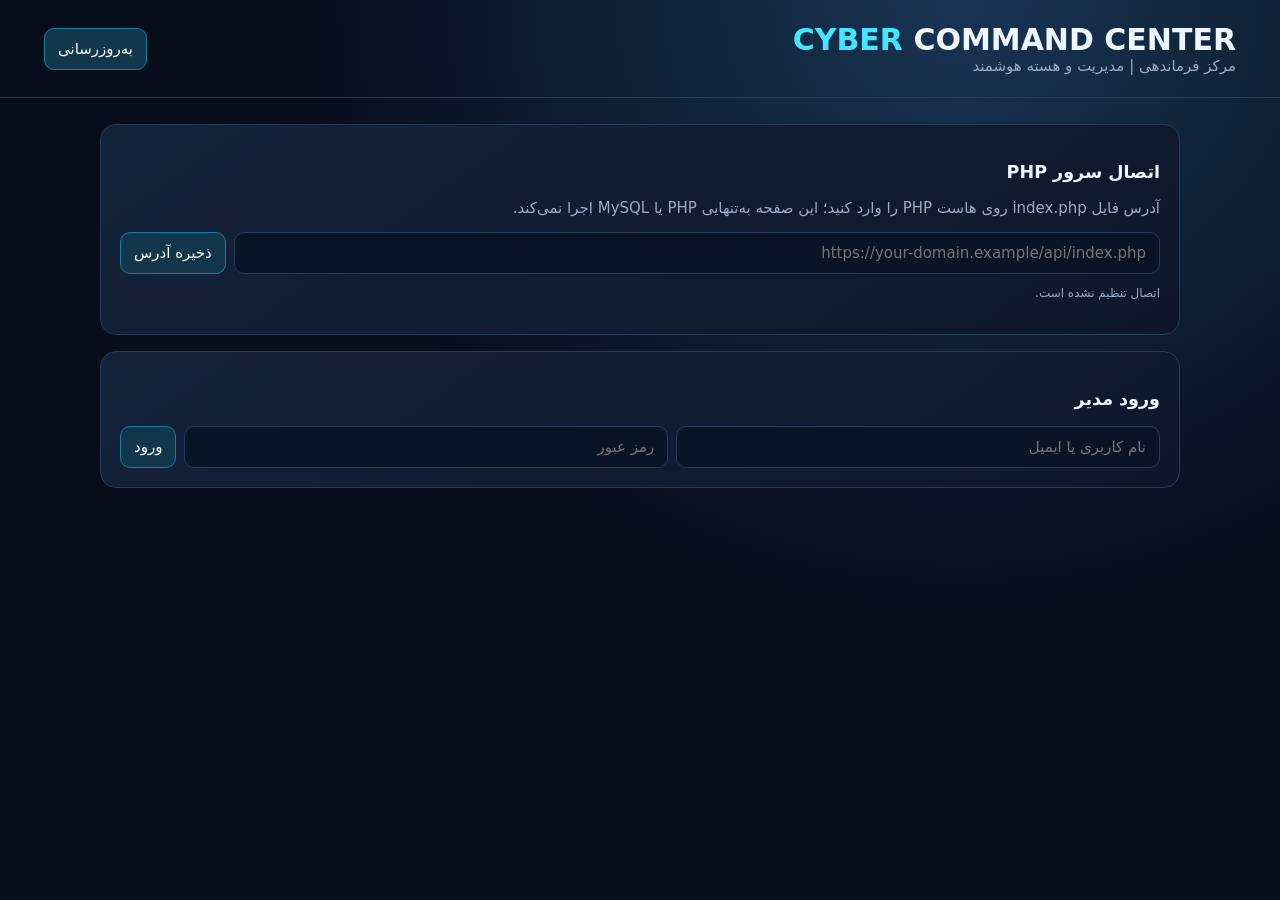
==== admin/index.html @ b08544f4 "Add command center dashboard and backend deployment guide" ====
<!doctype html>
<html lang="fa" dir="rtl"><head><meta charset="utf-8"><meta name="viewport" content="width=device-width,initial-scale=1"><meta name="theme-color" content="#080d1c"><title>CYBER COMMAND CENTER</title>
<style>
:root{color-scheme:dark;--bg:#080d1c;--panel:#111c32;--line:#293b5b;--cyan:#43e5ff;--muted:#9aabc6}*{box-sizing:border-box}body{margin:0;background:radial-gradient(ellipse at 75% 0,#183553,transparent 48%),var(--bg);color:#eef6ff;font:15px system-ui,Tahoma,sans-serif;min-height:100vh}header{padding:22px clamp(16px,4vw,44px);border-bottom:1px solid var(--line);display:flex;justify-content:space-between;align-items:center;gap:14px;flex-wrap:wrap}h1{font-size:clamp(20px,4vw,30px);margin:0}h1 b{color:var(--cyan)}main{width:min(1080px,calc(100% - 28px));margin:26px auto}.card{background:linear-gradient(145deg,#14223b,#0e172a);border:1px solid var(--line);border-radius:16px;padding:19px;margin-bottom:16px}.grid{display:grid;grid-template-columns:repeat(auto-fit,minmax(170px,1fr));gap:13px}.muted{color:var(--muted)}.metric{font-size:34px;color:var(--cyan);font-weight:800;margin-top:8px}.row{display:flex;gap:8px;flex-wrap:wrap}input,button{font:inherit;padding:11px 13px;border-radius:10px;border:1px solid var(--line);background:#091426;color:white}input{flex:1;min-width:160px}button{background:#12364b;border-color:#167f9a;cursor:pointer}button:hover{filter:brightness(1.2)}table{width:100%;border-collapse:collapse}td,th{text-align:right;padding:10px;border-bottom:1px solid var(--line)}th{color:var(--cyan)}.hidden{display:none}#error{color:#fda4af}.tag{font-size:12px;color:var(--muted)}@media(max-width:540px){td,th{font-size:12px;padding:8px 4px}}
</style></head><body>
<header><div><h1><b>CYBER</b> COMMAND CENTER</h1><div class="muted">مرکز فرماندهی | مدیریت و هسته هوشمند</div></div><div class="row"><button id="refresh">به‌روزرسانی</button><button id="logout" class="hidden">خروج</button></div></header>
<main>
<div class="card"><h3>اتصال سرور PHP</h3><p class="muted">آدرس فایل index.php روی هاست PHP را وارد کنید؛ این صفحه به‌تنهایی PHP یا MySQL اجرا نمی‌کند.</p><div class="row"><input id="api" placeholder="https://your-domain.example/api/index.php"><button id="save">ذخیره آدرس</button></div><p class="tag" id="status">اتصال تنظیم نشده است.</p><p id="error"></p></div>
<div class="card" id="loginBox"><h3>ورود مدیر</h3><div class="row"><input id="loginName" placeholder="نام کاربری یا ایمیل" autocomplete="username"><input id="password" type="password" placeholder="رمز عبور" autocomplete="current-password"><button id="login">ورود</button></div></div>
<div id="dashboard" class="hidden"><div class="grid"><div class="card"><div class="muted">کاربران</div><div class="metric" id="users">—</div></div><div class="card"><div class="muted">امتیازهای ثبت‌شده</div><div class="metric" id="scores">—</div></div><div class="card"><div class="muted">بازی‌ها</div><div class="metric" id="games">—</div></div></div>
<div class="card"><h3>کاربران اخیر</h3><div style="overflow:auto"><table><thead><tr><th>شناسه</th><th>نام کاربری</th><th>ایمیل</th><th>نقش</th></tr></thead><tbody id="recent"></tbody></table></div></div>
<div class="card"><h3>مدیریت فهرست بازی‌ها</h3><div class="row"><input id="gameKey" placeholder="شناسه انگلیسی بازی"><input id="gameTitle" placeholder="عنوان بازی"><button id="addGame">ثبت / به‌روزرسانی</button></div><div id="gameList"></div></div>
<div class="card"><h3>هسته هوشمند</h3><p class="muted">در این مرحله، مرکز فرماندهی آمار واقعی API را می‌خواند و وضعیت سیستم را نمایش می‌دهد. تحلیل هوشمند خودکار پس از انتخاب و اتصال سرویس AI در سمت سرور فعال می‌شود؛ کلید سرویس نباید در مرورگر ذخیره شود.</p><div id="engine" class="tag">در انتظار اتصال</div></div></div>
</main>
<script>
const el=id=>document.getElementById(id);let base=localStorage.getItem('cyber_api_url')||'',token='';el('api').value=base;
function note(s,bad=false){el('status').textContent=s;el('error').textContent=bad?s:''}
function url(route){return base+(base.includes('?')?'&':'?')+'route='+encodeURIComponent(route)}
async function request(route,method='GET',data={}){if(!base)throw Error('ابتدا آدرس API را ذخیره کنید.');const headers={'Content-Type':'application/json'};if(method!=='GET'){if(!token){const c=await fetch(url('csrf'),{credentials:'include'});const j=await c.json();token=j.csrf}headers['X-CSRF-Token']=token}const r=await fetch(url(route),{method,headers,credentials:'include',...(method==='GET'?{}:{body:JSON.stringify(data)})});const j=await r.json();if(!r.ok)throw Error(j.error||'خطای ارتباط با سرور');return j}
function esc(v){return String(v).replace(/[&<>"']/g,c=>({'&':'&amp;','<':'&lt;','>':'&gt;','"':'&quot;',"'":'&#39;'}[c]))}
el('save').onclick=()=>{base=el('api').value.trim();localStorage.setItem('cyber_api_url',base);note('آدرس ذخیره شد؛ اکنون ورود مدیر را انجام دهید.')};
el('login').onclick=async()=>{try{const j=await request('login','POST',{login:el('loginName').value,password:el('password').value});if(j.user.role!=='admin')throw Error('این حساب مدیر نیست.');el('loginBox').classList.add('hidden');el('logout').classList.remove('hidden');await load()}catch(e){note(e.message,true)}};
async function load(){try{const j=await request('admin/overview');el('users').textContent=j.stats.users;el('scores').textContent=j.stats.scores;el('games').textContent=j.stats.games;el('recent').innerHTML=j.recent_users.map(u=>'<tr><td>'+u.id+'</td><td>'+esc(u.username)+'</td><td>'+esc(u.email)+'</td><td>'+esc(u.role)+'</td></tr>').join('');const g=await request('admin/games');el('gameList').innerHTML='<table><thead><tr><th>شناسه</th><th>عنوان</th><th>وضعیت</th></tr></thead><tbody>'+g.games.map(x=>'<tr><td>'+esc(x.game_key)+'</td><td>'+esc(x.title)+'</td><td>'+(x.enabled?'فعال':'غیرفعال')+'</td></tr>').join('')+'</tbody></table>';el('dashboard').classList.remove('hidden');el('engine').textContent='API متصل است؛ ماژول تحلیل هوشمند منتظر اتصال سرویس AI امن است.';note('اتصال برقرار شد.')}catch(e){note(e.message,true)}}
el('addGame').onclick=async()=>{try{await request('admin/games','POST',{game_key:el('gameKey').value.trim(),title:el('gameTitle').value.trim()});await load()}catch(e){note(e.message,true)}};
el('refresh').onclick=load;el('logout').onclick=async()=>{try{await request('logout','POST')}catch(e){}location.reload()};
</script></body></html>
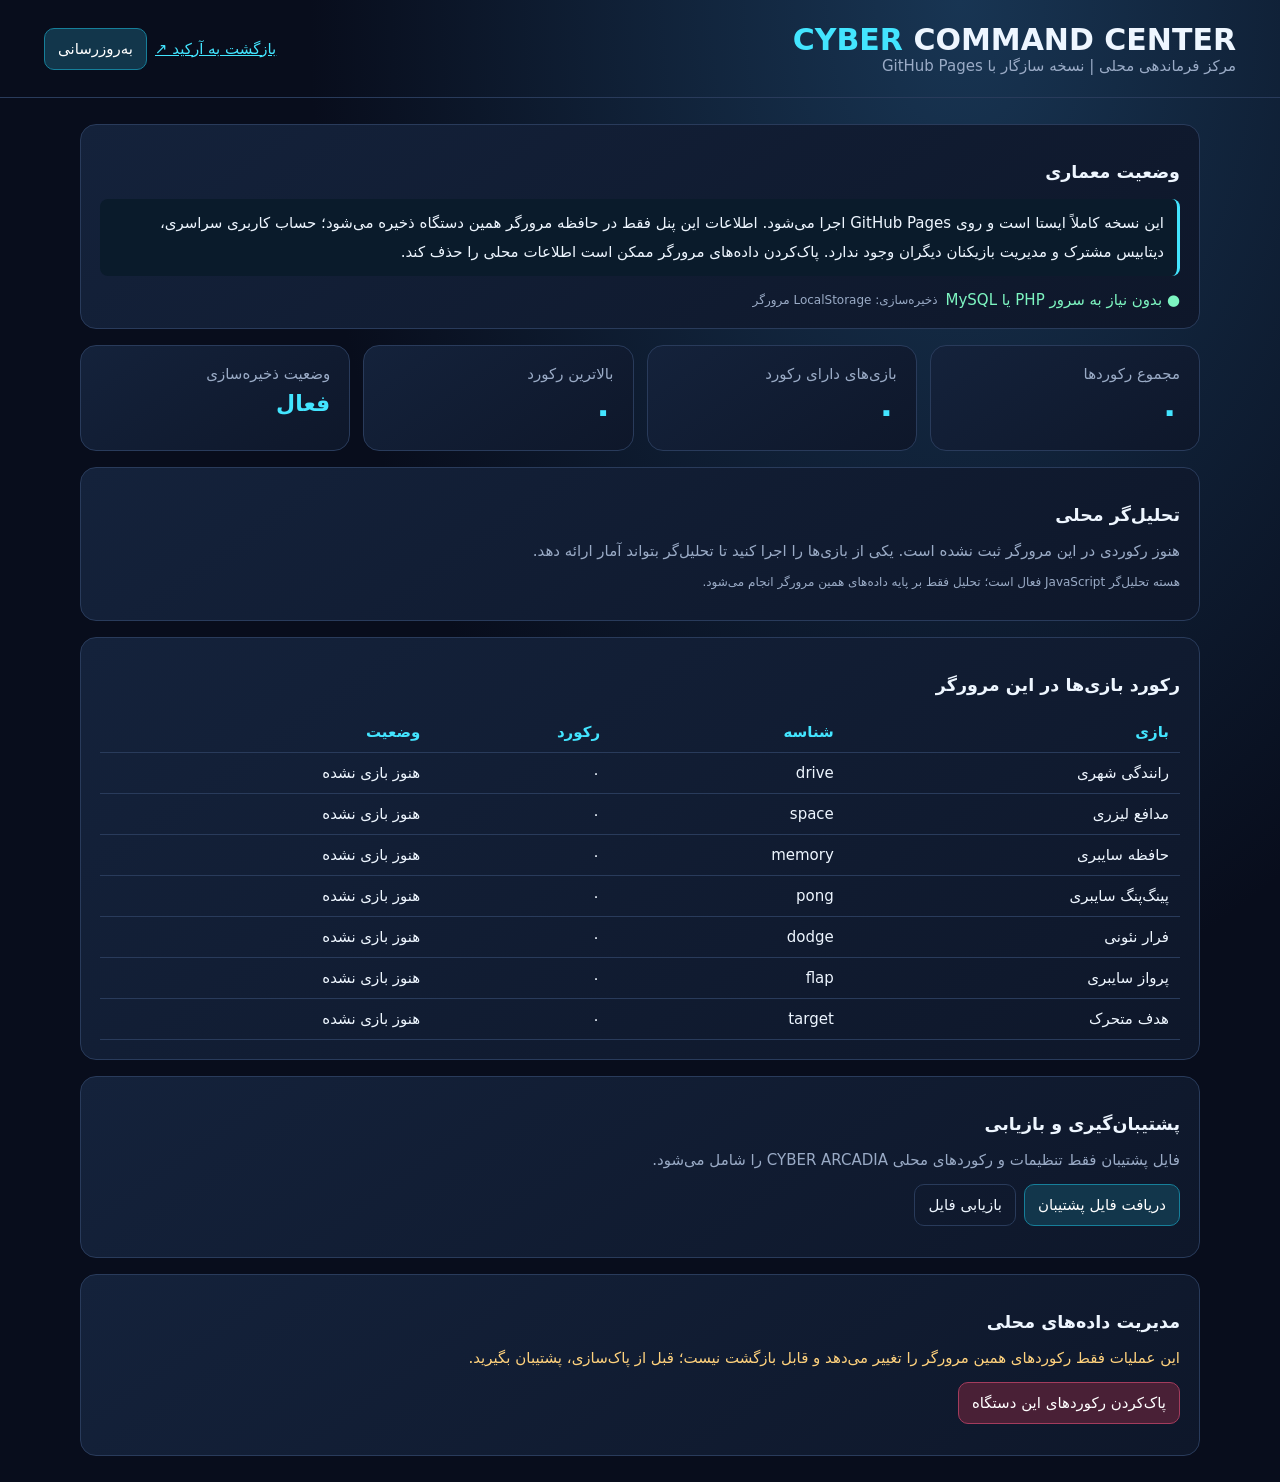
==== commit 01b8fde0: "Replace remote PHP admin with Pages-only local command center" ====
--- a/admin/index.html
+++ b/admin/index.html
@@ -1,26 +1,61 @@
 <!doctype html>
-<html lang="fa" dir="rtl"><head><meta charset="utf-8"><meta name="viewport" content="width=device-width,initial-scale=1"><meta name="theme-color" content="#080d1c"><title>CYBER COMMAND CENTER</title>
+<html lang="fa" dir="rtl">
+<head>
+<meta charset="utf-8"><meta name="viewport" content="width=device-width,initial-scale=1">
+<meta name="theme-color" content="#080d1c"><title>CYBER COMMAND CENTER</title>
 <style>
-:root{color-scheme:dark;--bg:#080d1c;--panel:#111c32;--line:#293b5b;--cyan:#43e5ff;--muted:#9aabc6}*{box-sizing:border-box}body{margin:0;background:radial-gradient(ellipse at 75% 0,#183553,transparent 48%),var(--bg);color:#eef6ff;font:15px system-ui,Tahoma,sans-serif;min-height:100vh}header{padding:22px clamp(16px,4vw,44px);border-bottom:1px solid var(--line);display:flex;justify-content:space-between;align-items:center;gap:14px;flex-wrap:wrap}h1{font-size:clamp(20px,4vw,30px);margin:0}h1 b{color:var(--cyan)}main{width:min(1080px,calc(100% - 28px));margin:26px auto}.card{background:linear-gradient(145deg,#14223b,#0e172a);border:1px solid var(--line);border-radius:16px;padding:19px;margin-bottom:16px}.grid{display:grid;grid-template-columns:repeat(auto-fit,minmax(170px,1fr));gap:13px}.muted{color:var(--muted)}.metric{font-size:34px;color:var(--cyan);font-weight:800;margin-top:8px}.row{display:flex;gap:8px;flex-wrap:wrap}input,button{font:inherit;padding:11px 13px;border-radius:10px;border:1px solid var(--line);background:#091426;color:white}input{flex:1;min-width:160px}button{background:#12364b;border-color:#167f9a;cursor:pointer}button:hover{filter:brightness(1.2)}table{width:100%;border-collapse:collapse}td,th{text-align:right;padding:10px;border-bottom:1px solid var(--line)}th{color:var(--cyan)}.hidden{display:none}#error{color:#fda4af}.tag{font-size:12px;color:var(--muted)}@media(max-width:540px){td,th{font-size:12px;padding:8px 4px}}
-</style></head><body>
-<header><div><h1><b>CYBER</b> COMMAND CENTER</h1><div class="muted">مرکز فرماندهی | مدیریت و هسته هوشمند</div></div><div class="row"><button id="refresh">به‌روزرسانی</button><button id="logout" class="hidden">خروج</button></div></header>
+:root{color-scheme:dark;--bg:#080d1c;--panel:#111c32;--line:#293b5b;--cyan:#43e5ff;--muted:#9aabc6;--pink:#ff6b9d}
+*{box-sizing:border-box}body{margin:0;background:radial-gradient(ellipse at 75% 0,#183553,transparent 48%),var(--bg);color:#eef6ff;font:15px system-ui,Tahoma,sans-serif;min-height:100vh}
+header{padding:22px clamp(16px,4vw,44px);border-bottom:1px solid var(--line);display:flex;justify-content:space-between;align-items:center;gap:14px;flex-wrap:wrap}
+h1{font-size:clamp(20px,4vw,30px);margin:0}h1 b{color:var(--cyan)}main{width:min(1120px,calc(100% - 28px));margin:26px auto}
+.card{background:linear-gradient(145deg,#14223b,#0e172a);border:1px solid var(--line);border-radius:16px;padding:19px;margin-bottom:16px}
+.grid{display:grid;grid-template-columns:repeat(auto-fit,minmax(170px,1fr));gap:13px}.muted{color:var(--muted)}.metric{font-size:34px;color:var(--cyan);font-weight:800;margin-top:8px}
+.row{display:flex;gap:8px;flex-wrap:wrap;align-items:center}input,button{font:inherit;padding:11px 13px;border-radius:10px;border:1px solid var(--line);background:#091426;color:white}
+button{background:#12364b;border-color:#167f9a;cursor:pointer}button:hover{filter:brightness(1.2)}button.danger{border-color:#a33c5d;background:#492036}button.secondary{border-color:#52627c;background:#202d43}
+table{width:100%;border-collapse:collapse}td,th{text-align:right;padding:11px;border-bottom:1px solid var(--line)}th{color:var(--cyan)}
+.notice{border-right:3px solid var(--cyan);padding:10px 13px;background:#0a1b2b;border-radius:8px;line-height:1.9}
+.tag{font-size:12px;color:var(--muted)}.status{color:#7df5c1}.warning{color:#ffd27d}.hidden{display:none}
+@media(max-width:540px){td,th{font-size:12px;padding:8px 4px}.card{padding:14px}}
+</style></head>
+<body>
+<header><div><h1><b>CYBER</b> COMMAND CENTER</h1><div class="muted">مرکز فرماندهی محلی | نسخه سازگار با GitHub Pages</div></div>
+<div class="row"><a href="../" style="color:var(--cyan)">بازگشت به آرکید ↗</a><button id="refresh">به‌روزرسانی</button></div></header>
 <main>
-<div class="card"><h3>اتصال سرور PHP</h3><p class="muted">آدرس فایل index.php روی هاست PHP را وارد کنید؛ این صفحه به‌تنهایی PHP یا MySQL اجرا نمی‌کند.</p><div class="row"><input id="api" placeholder="https://your-domain.example/api/index.php"><button id="save">ذخیره آدرس</button></div><p class="tag" id="status">اتصال تنظیم نشده است.</p><p id="error"></p></div>
-<div class="card" id="loginBox"><h3>ورود مدیر</h3><div class="row"><input id="loginName" placeholder="نام کاربری یا ایمیل" autocomplete="username"><input id="password" type="password" placeholder="رمز عبور" autocomplete="current-password"><button id="login">ورود</button></div></div>
-<div id="dashboard" class="hidden"><div class="grid"><div class="card"><div class="muted">کاربران</div><div class="metric" id="users">—</div></div><div class="card"><div class="muted">امتیازهای ثبت‌شده</div><div class="metric" id="scores">—</div></div><div class="card"><div class="muted">بازی‌ها</div><div class="metric" id="games">—</div></div></div>
-<div class="card"><h3>کاربران اخیر</h3><div style="overflow:auto"><table><thead><tr><th>شناسه</th><th>نام کاربری</th><th>ایمیل</th><th>نقش</th></tr></thead><tbody id="recent"></tbody></table></div></div>
-<div class="card"><h3>مدیریت فهرست بازی‌ها</h3><div class="row"><input id="gameKey" placeholder="شناسه انگلیسی بازی"><input id="gameTitle" placeholder="عنوان بازی"><button id="addGame">ثبت / به‌روزرسانی</button></div><div id="gameList"></div></div>
-<div class="card"><h3>هسته هوشمند</h3><p class="muted">در این مرحله، مرکز فرماندهی آمار واقعی API را می‌خواند و وضعیت سیستم را نمایش می‌دهد. تحلیل هوشمند خودکار پس از انتخاب و اتصال سرویس AI در سمت سرور فعال می‌شود؛ کلید سرویس نباید در مرورگر ذخیره شود.</p><div id="engine" class="tag">در انتظار اتصال</div></div></div>
+<section class="card"><h3>وضعیت معماری</h3>
+<p class="notice">این نسخه کاملاً ایستا است و روی GitHub Pages اجرا می‌شود. اطلاعات این پنل فقط در حافظه مرورگر همین دستگاه ذخیره می‌شود؛ حساب کاربری سراسری، دیتابیس مشترک و مدیریت بازیکنان دیگران وجود ندارد. پاک‌کردن داده‌های مرورگر ممکن است اطلاعات محلی را حذف کند.</p>
+<div class="row"><span class="status">● بدون نیاز به سرور PHP یا MySQL</span><span class="tag">ذخیره‌سازی: LocalStorage مرورگر</span></div></section>
+<section class="grid">
+<div class="card"><div class="muted">مجموع رکوردها</div><div class="metric" id="total">۰</div></div>
+<div class="card"><div class="muted">بازی‌های دارای رکورد</div><div class="metric" id="played">۰</div></div>
+<div class="card"><div class="muted">بالاترین رکورد</div><div class="metric" id="best">۰</div></div>
+<div class="card"><div class="muted">وضعیت ذخیره‌سازی</div><div class="metric" style="font-size:22px" id="storage">—</div></div>
+</section>
+<section class="card"><h3>تحلیل‌گر محلی</h3><p id="insight" class="muted">برای تحلیل، داده‌ها را به‌روزرسانی کنید.</p><p id="engineStatus" class="tag"></p></section>
+<section class="card"><h3>رکورد بازی‌ها در این مرورگر</h3><div style="overflow:auto"><table><thead><tr><th>بازی</th><th>شناسه</th><th>رکورد</th><th>وضعیت</th></tr></thead><tbody id="scores"></tbody></table></div></section>
+<section class="card"><h3>پشتیبان‌گیری و بازیابی</h3><p class="muted">فایل پشتیبان فقط تنظیمات و رکوردهای محلی CYBER ARCADIA را شامل می‌شود.</p><div class="row"><button id="export">دریافت فایل پشتیبان</button><label class="secondary" style="padding:11px 13px;border:1px solid var(--line);border-radius:10px;cursor:pointer">بازیابی فایل<input id="importFile" type="file" accept="application/json" hidden></label></div><p id="backupStatus" class="tag" aria-live="polite"></p></section>
+<section class="card"><h3>مدیریت داده‌های محلی</h3><p class="warning">این عملیات فقط رکوردهای همین مرورگر را تغییر می‌دهد و قابل بازگشت نیست؛ قبل از پاک‌سازی، پشتیبان بگیرید.</p><button class="danger" id="reset">پاک‌کردن رکوردهای این دستگاه</button><p id="resetStatus" class="tag" aria-live="polite"></p></section>
 </main>
 <script>
-const el=id=>document.getElementById(id);let base=localStorage.getItem('cyber_api_url')||'',token='';el('api').value=base;
-function note(s,bad=false){el('status').textContent=s;el('error').textContent=bad?s:''}
-function url(route){return base+(base.includes('?')?'&':'?')+'route='+encodeURIComponent(route)}
-async function request(route,method='GET',data={}){if(!base)throw Error('ابتدا آدرس API را ذخیره کنید.');const headers={'Content-Type':'application/json'};if(method!=='GET'){if(!token){const c=await fetch(url('csrf'),{credentials:'include'});const j=await c.json();token=j.csrf}headers['X-CSRF-Token']=token}const r=await fetch(url(route),{method,headers,credentials:'include',...(method==='GET'?{}:{body:JSON.stringify(data)})});const j=await r.json();if(!r.ok)throw Error(j.error||'خطای ارتباط با سرور');return j}
-function esc(v){return String(v).replace(/[&<>"']/g,c=>({'&':'&amp;','<':'&lt;','>':'&gt;','"':'&quot;',"'":'&#39;'}[c]))}
-el('save').onclick=()=>{base=el('api').value.trim();localStorage.setItem('cyber_api_url',base);note('آدرس ذخیره شد؛ اکنون ورود مدیر را انجام دهید.')};
-el('login').onclick=async()=>{try{const j=await request('login','POST',{login:el('loginName').value,password:el('password').value});if(j.user.role!=='admin')throw Error('این حساب مدیر نیست.');el('loginBox').classList.add('hidden');el('logout').classList.remove('hidden');await load()}catch(e){note(e.message,true)}};
-async function load(){try{const j=await request('admin/overview');el('users').textContent=j.stats.users;el('scores').textContent=j.stats.scores;el('games').textContent=j.stats.games;el('recent').innerHTML=j.recent_users.map(u=>'<tr><td>'+u.id+'</td><td>'+esc(u.username)+'</td><td>'+esc(u.email)+'</td><td>'+esc(u.role)+'</td></tr>').join('');const g=await request('admin/games');el('gameList').innerHTML='<table><thead><tr><th>شناسه</th><th>عنوان</th><th>وضعیت</th></tr></thead><tbody>'+g.games.map(x=>'<tr><td>'+esc(x.game_key)+'</td><td>'+esc(x.title)+'</td><td>'+(x.enabled?'فعال':'غیرفعال')+'</td></tr>').join('')+'</tbody></table>';el('dashboard').classList.remove('hidden');el('engine').textContent='API متصل است؛ ماژول تحلیل هوشمند منتظر اتصال سرویس AI امن است.';note('اتصال برقرار شد.')}catch(e){note(e.message,true)}}
-el('addGame').onclick=async()=>{try{await request('admin/games','POST',{game_key:el('gameKey').value.trim(),title:el('gameTitle').value.trim()});await load()}catch(e){note(e.message,true)}};
-el('refresh').onclick=load;el('logout').onclick=async()=>{try{await request('logout','POST')}catch(e){}location.reload()};
+(()=>{'use strict';
+const games=[['drive','رانندگی شهری'],['space','مدافع لیزری'],['memory','حافظه سایبری'],['pong','پینگ‌پنگ سایبری'],['dodge','فرار نئونی'],['flap','پرواز سایبری'],['target','هدف متحرک']];
+const $=id=>document.getElementById(id),key=g=>'cyber_hs_'+g;
+const read=g=>{try{const n=Number.parseInt(localStorage.getItem(key(g))||'0',10);return Number.isSafeInteger(n)&&n>0?Math.min(n,1e9):0}catch(_){return 0}};
+const fmt=n=>new Intl.NumberFormat('fa-IR').format(n);
+function snapshot(){return {version:1,createdAt:new Date().toISOString(),scores:Object.fromEntries(games.map(([g])=>[g,read(g)])),music:localStorage.getItem('cyber_music')||'on'};}
+function render(){
+ const data=snapshot(),vals=Object.values(data.scores),total=vals.reduce((a,b)=>a+b,0),played=vals.filter(Boolean).length,best=Math.max(0,...vals);
+ $('total').textContent=fmt(total);$('played').textContent=fmt(played);$('best').textContent=fmt(best);
+ let available=true;try{const k='__cyber_test__';localStorage.setItem(k,'1');localStorage.removeItem(k)}catch(_){available=false}
+ $('storage').textContent=available?'فعال':'محدود';
+ $('scores').innerHTML=games.map(([g,title])=>'<tr><td>'+title+'</td><td dir="ltr">'+g+'</td><td>'+fmt(data.scores[g])+'</td><td>'+(data.scores[g]?'ثبت شده':'هنوز بازی نشده')+'</td></tr>').join('');
+ if(!played)$('insight').textContent='هنوز رکوردی در این مرورگر ثبت نشده است. یکی از بازی‌ها را اجرا کنید تا تحلیل‌گر بتواند آمار ارائه دهد.';
+ else {const top=games.filter(([g])=>data.scores[g]===best).map(x=>x[1]).join('، ');$('insight').textContent='در '+fmt(played)+' بازی رکورد ثبت شده است. بالاترین رکورد فعلی مربوط به «'+top+'» با '+fmt(best)+' امتیاز است. مجموع رکوردهای ذخیره‌شده: '+fmt(total)+' امتیاز.'}
+ $('engineStatus').textContent='هسته تحلیل‌گر JavaScript فعال است؛ تحلیل فقط بر پایه داده‌های همین مرورگر انجام می‌شود.';
+}
+$('refresh').addEventListener('click',render);
+$('export').addEventListener('click',()=>{const blob=new Blob([JSON.stringify(snapshot(),null,2)],{type:'application/json'}),url=URL.createObjectURL(blob),a=document.createElement('a');a.href=url;a.download='cyber-arcadia-backup.json';a.click();URL.revokeObjectURL(url);$('backupStatus').textContent='فایل پشتیبان آماده شد.'});
+$('importFile').addEventListener('change',async e=>{const file=e.target.files&&e.target.files[0];if(!file)return;try{const data=JSON.parse(await file.text());if(!data||data.version!==1||!data.scores||typeof data.scores!=='object')throw Error('ساختار فایل پشتیبان معتبر نیست.');for(const [g] of games){const n=Number(data.scores[g]||0);if(!Number.isSafeInteger(n)||n<0||n>1e9)throw Error('مقدار رکورد نامعتبر است: '+g);localStorage.setItem(key(g),String(n))}if(['on','off'].includes(data.music))localStorage.setItem('cyber_music',data.music);$('backupStatus').textContent='بازیابی با موفقیت انجام شد.';render()}catch(err){$('backupStatus').textContent='خطا: '+err.message}finally{e.target.value=''}});
+$('reset').addEventListener('click',()=>{if(!confirm('رکوردهای هفت بازی در همین مرورگر پاک شوند؟'))return;for(const [g] of games)localStorage.removeItem(key(g));localStorage.removeItem('cyber_hs_snake');$('resetStatus').textContent='رکوردهای محلی پاک شدند.';render()});
+window.addEventListener('storage',render);render();
+})();
 </script></body></html>
